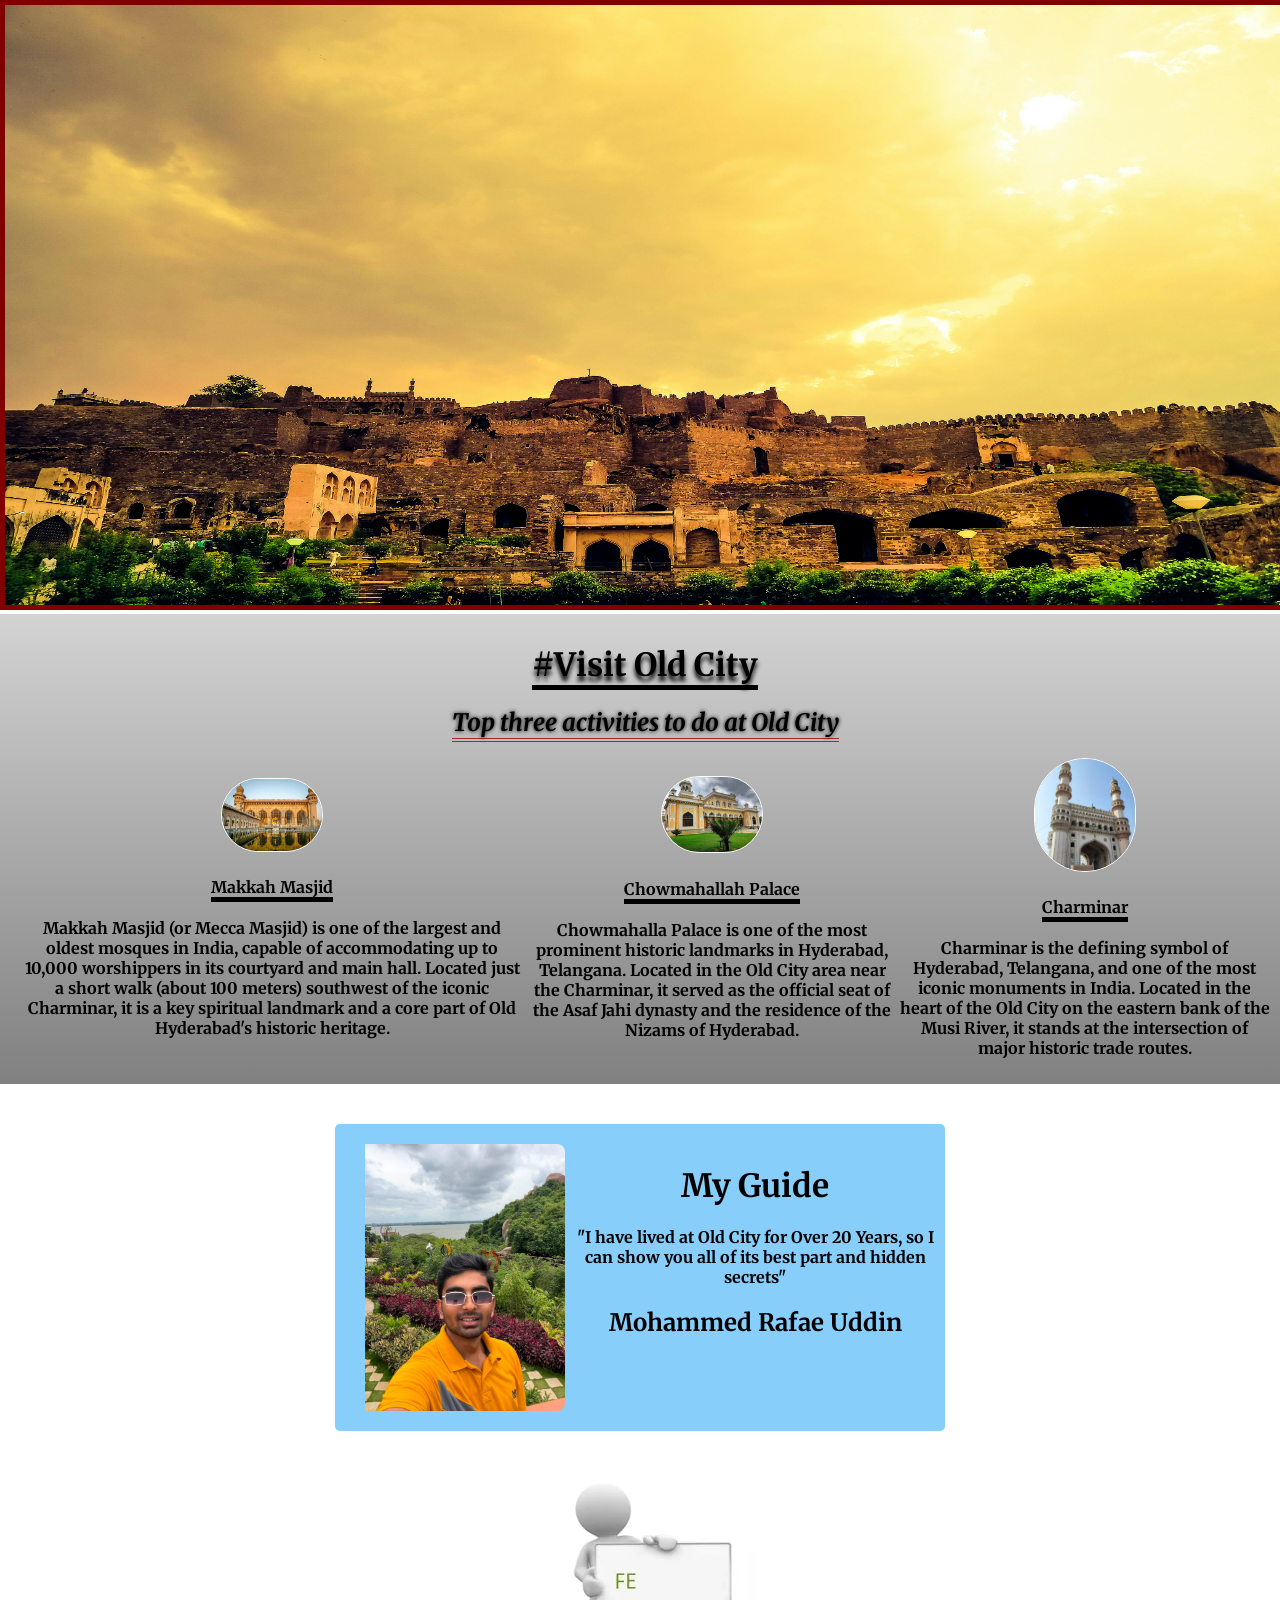
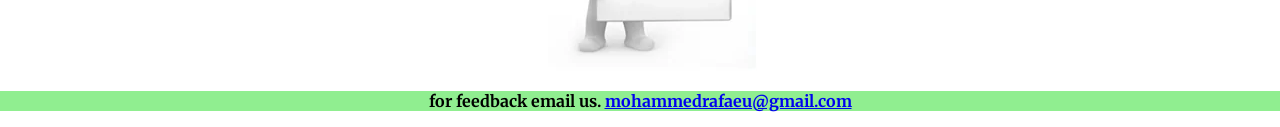
==== index.html @ 924f7845 "it is a Hometown website" ====
<!DOCTYPE html>
<html lang="en">
<head>
    <meta charset="UTF-8">
    <meta name="viewport" content="width=device-width, initial-scale=1.0">
    <title>HomeTown</title>
    <link rel="stylesheet" href="styles.css"> 
    <link rel="preconnect" href="https://fonts.googleapis.com">
    <link rel="preconnect" href="https://fonts.gstatic.com" crossorigin>
    <link href="https://fonts.googleapis.com/css2?family=Merriweather:ital,opsz,wght@0,18..144,300..900;1,18..144,300..900&display=swap" rel="stylesheet">
</head>
<body>
    <header>
        <div class="myHome">
            <img id="photo" src="images/Rafae1.jpg" alt="old city">
        </div>
        <div class="myOld">
             <h1 id="home"><span>#Visit Old City</span></h1>
            <h2 id="the"><span>Top three activities to do at Old City</span></h2>
            <div class="img-container">
                <div><img class="meta" src="images/images (1).jpeg" alt="Makkah Masjid">
                <h4><span>Makkah Masjid</span></h4>
                <p>Makkah Masjid (or Mecca Masjid) is one of the largest and oldest mosques in India, capable of accommodating up to 10,000 worshippers in its courtyard and main hall. Located just a short walk (about 100 meters) southwest of the iconic Charminar, it is a key spiritual landmark and a core part of Old Hyderabad's historic heritage.</p></div>
                <div><img class="meta" src="images/images (2).jpeg" alt="Chowmahallah Palace">
                <h4><span>Chowmahallah Palace</span></h4>
                <p>Chowmahalla Palace is one of the most prominent historic landmarks in Hyderabad, Telangana. Located in the Old City area near the Charminar, it served as the official seat of the Asaf Jahi dynasty and the residence of the Nizams of Hyderabad.</p></div>
                <div><img class="meta" src="images/images (3).jpeg" alt="Charminar">
                <h4><span>Charminar</span></h4>
                <p>Charminar is the defining symbol of Hyderabad, Telangana, and one of the most iconic monuments in India. Located in the heart of the Old City on the eastern bank of the Musi River, it stands at the intersection of major historic trade routes.</p></div>
          </div> 
            </div>
        <div class="Home-Town">
            <img id="Rafae" src="images/images (4).jpeg" alt="Rafae">
            <div class="men">
            <h1>My Guide</h1>
            <p>"I have lived at Old City for Over 20 Years, so I can show you all of its best part and hidden secrets"</p>
            <h2>Mohammed Rafae Uddin</h2></div>
        </div>
        <footer>
            <img src="images/200.webp" alt="feedback">
            <div class="some">
            <p> for feedback email us. <a href="https://google.com"target="_blank"> mohammedrafaeu@gmail.com</a></p>
                </div>
        </footer>
    </header>
</body>
</html>
---- styles.css ----
#photo{
   width: 100%;
   height:600px;
   border:5px solid maroon 
}
body{
  font-family: "Merriweather", serif;
  font-optical-sizing: auto;
  font-weight: bold;
  font-style: normal;
  font-variation-settings:
    "width" 100;
    text-align: center;
    margin: 0;
  
}
#home span{
    border-bottom: 5px solid black;
     text-shadow: 0px 5px 4px black;
}
h2 span{
    font-style: italic;
    border-bottom: 4px double brown;
     text-shadow: 0px 0px 4px black;
    
}
.myOld{
    
     background: linear-gradient(lightgrey, grey);
     padding: 10px;
     margin-right: -10px;
}
.img-container{
        display: flex; 
        flex-direction: row;
        align-items: center;
        justify-content: space-around;
        padding: 0 10px 0 10px;

}
.meta{
    width: 100px;
    border-radius: 100px;
    border: 1px solid white;
}
h4 span{
   font-weight: bold;
   border-bottom: 5px solid black;
  
}
.Home-Town{
    display: flex;
    background-color: lightskyblue;
    margin: 40px auto 40px auto;
    padding: 20px 0 20px 10px;
    width: 600px;
    border-bottom: 70x solid darkblue;
    border-radius: 5px;
    justify-content: space-around;
}

#Rafae{
    width: 200px;
    border-radius: 8px;
    padding-left: 20px;
}
.some{
    background-color: lightgreen;
}
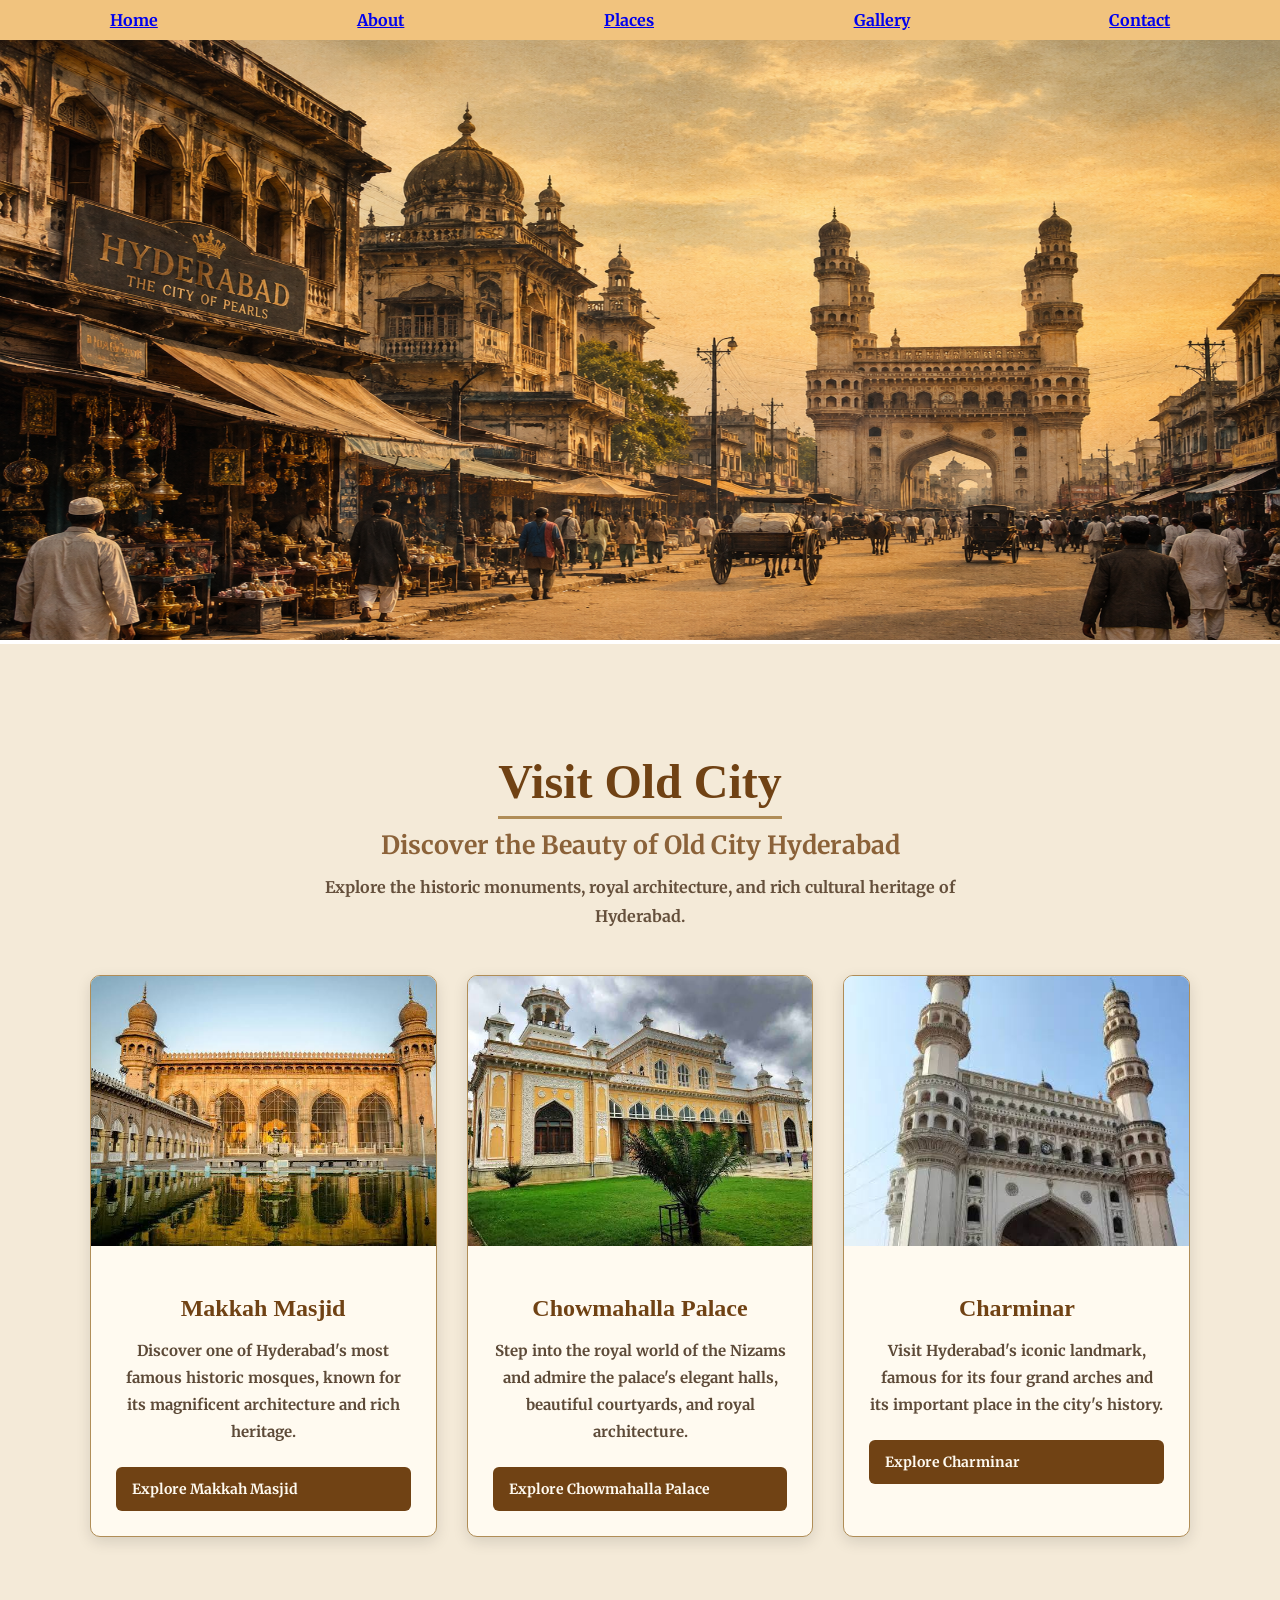
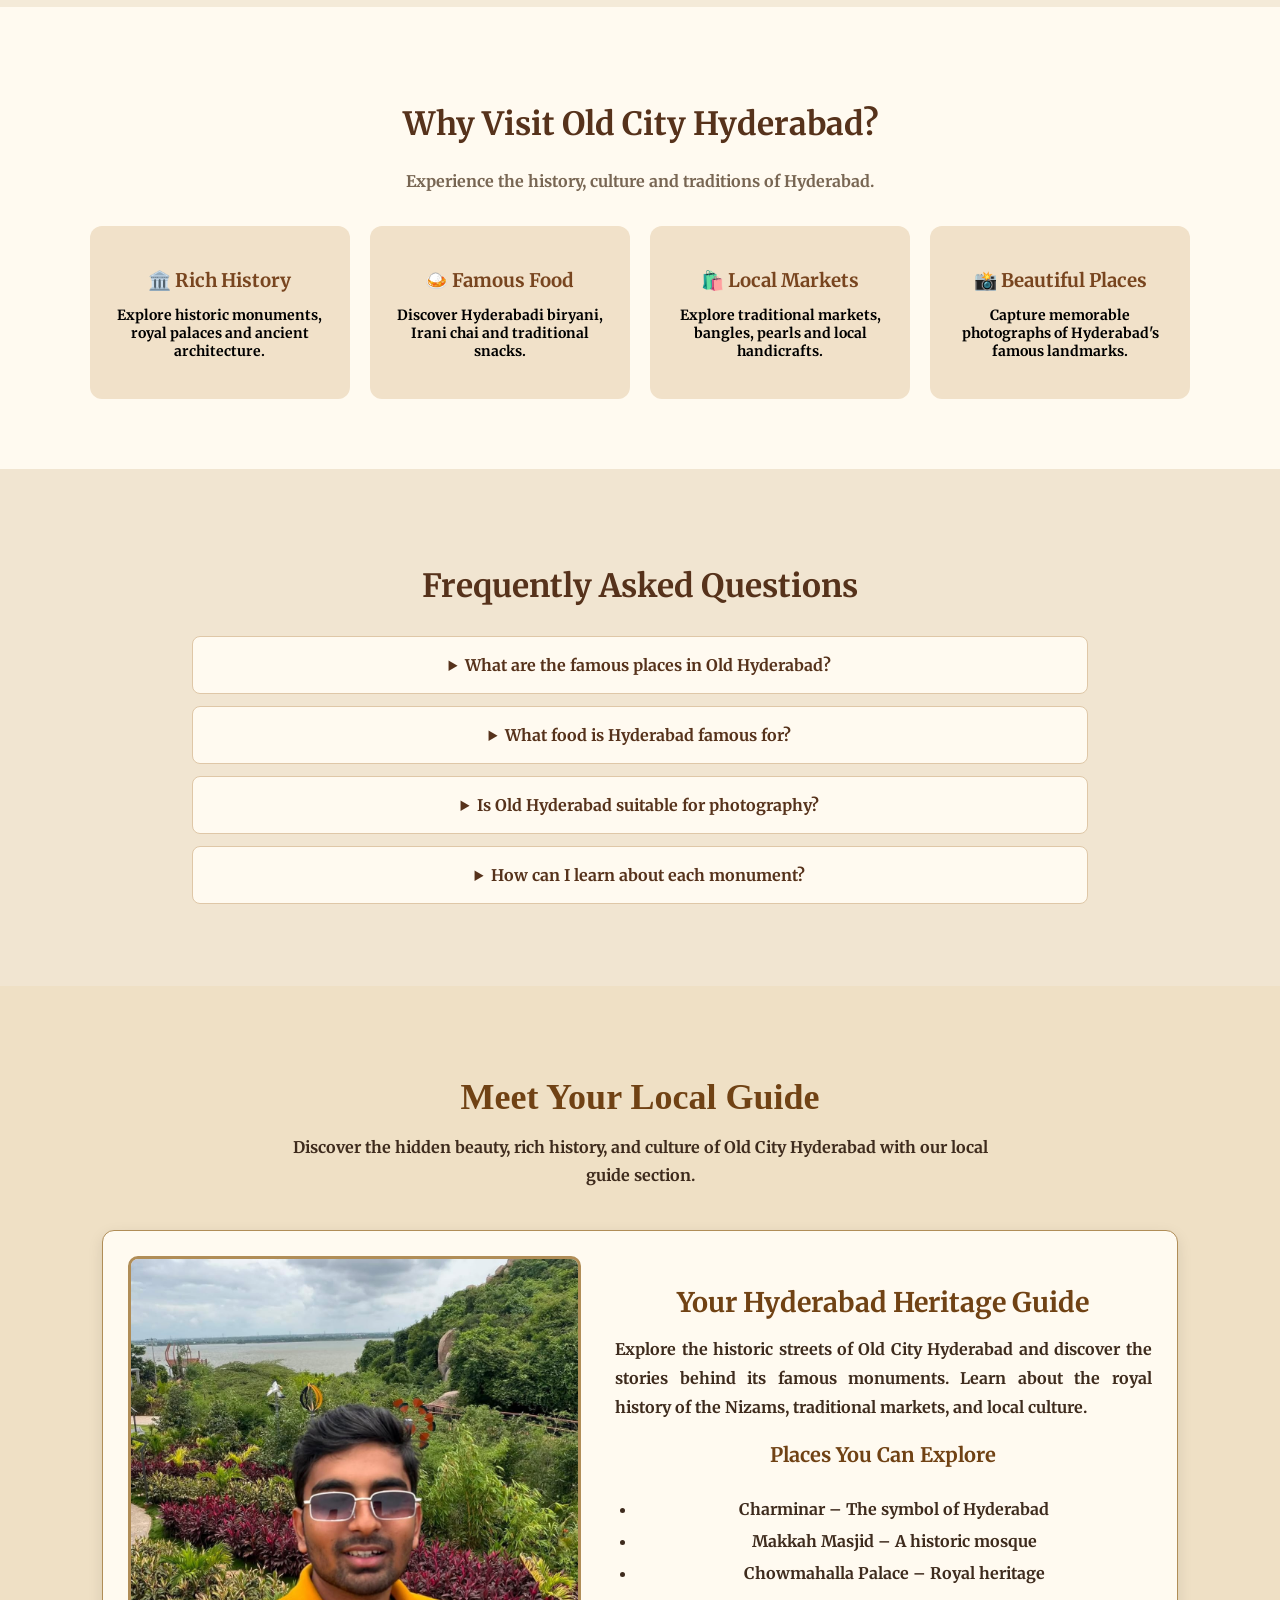
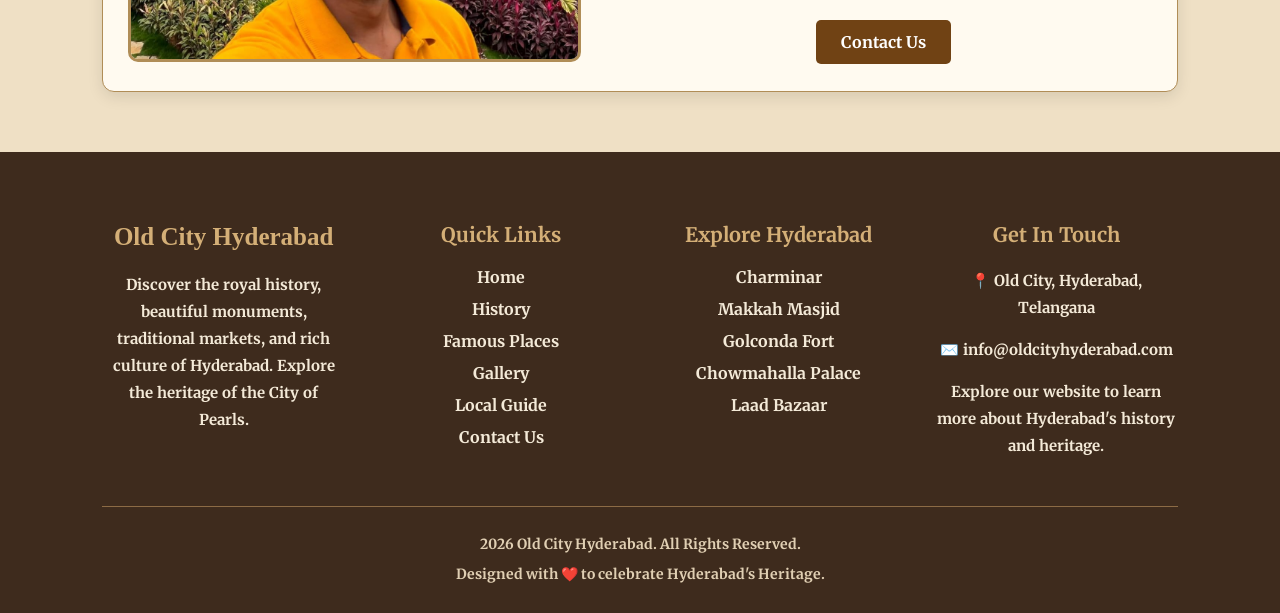
==== commit 642a7229: "explore Hyderabad explore Hyderabad  through my website" ====
--- a/index.html
+++ b/index.html
@@ -11,37 +11,289 @@
 </head>
 <body>
     <header>
-        <div class="myHome">
-            <img id="photo" src="images/Rafae1.jpg" alt="old city">
-        </div>
-        <div class="myOld">
-             <h1 id="home"><span>#Visit Old City</span></h1>
-            <h2 id="the"><span>Top three activities to do at Old City</span></h2>
-            <div class="img-container">
-                <div><img class="meta" src="images/images (1).jpeg" alt="Makkah Masjid">
-                <h4><span>Makkah Masjid</span></h4>
-                <p>Makkah Masjid (or Mecca Masjid) is one of the largest and oldest mosques in India, capable of accommodating up to 10,000 worshippers in its courtyard and main hall. Located just a short walk (about 100 meters) southwest of the iconic Charminar, it is a key spiritual landmark and a core part of Old Hyderabad's historic heritage.</p></div>
-                <div><img class="meta" src="images/images (2).jpeg" alt="Chowmahallah Palace">
-                <h4><span>Chowmahallah Palace</span></h4>
-                <p>Chowmahalla Palace is one of the most prominent historic landmarks in Hyderabad, Telangana. Located in the Old City area near the Charminar, it served as the official seat of the Asaf Jahi dynasty and the residence of the Nizams of Hyderabad.</p></div>
-                <div><img class="meta" src="images/images (3).jpeg" alt="Charminar">
-                <h4><span>Charminar</span></h4>
-                <p>Charminar is the defining symbol of Hyderabad, Telangana, and one of the most iconic monuments in India. Located in the heart of the Old City on the eastern bank of the Musi River, it stands at the intersection of major historic trade routes.</p></div>
-          </div> 
-            </div>
-        <div class="Home-Town">
-            <img id="Rafae" src="images/images (4).jpeg" alt="Rafae">
-            <div class="men">
-            <h1>My Guide</h1>
-            <p>"I have lived at Old City for Over 20 Years, so I can show you all of its best part and hidden secrets"</p>
-            <h2>Mohammed Rafae Uddin</h2></div>
-        </div>
-        <footer>
-            <img src="images/200.webp" alt="feedback">
-            <div class="some">
-            <p> for feedback email us. <a href="https://google.com"target="_blank"> mohammedrafaeu@gmail.com</a></p>
-                </div>
-        </footer>
+        <div class="nav">
+       <a href="home.html"target="_blank">Home</a>
+       <a href="about.html" target="_blank">About</a>
+       <a href="places.html" target="_blank">Places</a>
+       <a href="Gallery.html" target="_blank">Gallery</a>
+        <a href="contact.html" target="_blank">Contact</a>
+        </div>
+       <div>
+         <img id="photo" src="images/f15e8da8-adbd-4460-91dd-fa253430501c.png" alt="old city">
+            </div>
+           <!-- Visit Old City Section -->
+<section class="myOld" id="visit">
+
+    <div class="section-heading">
+        <h1 id="home"><span>Visit Old City</span></h1>
+
+        <h2 id="the">Discover the Beauty of Old City Hyderabad</h2>
+
+        <p>
+            Explore the historic monuments, royal architecture, and
+            rich cultural heritage of Hyderabad.
+        </p>
+    </div>
+
+    <div class="img-container">
+
+        <!-- Makkah Masjid -->
+        <div class="place-card" id="Makkah">
+
+            <div class="place-image">
+                <img
+                    src="images/images (1).jpeg"
+                    alt="Historic Makkah Masjid"
+                    class="meta"
+                >
+            </div>
+
+            <div class="place-info">
+                <h3>Makkah Masjid</h3>
+
+                <p>
+                    Discover one of Hyderabad's most famous historic
+                    mosques, known for its magnificent architecture
+                    and rich heritage.
+                </p>
+
+                <a href="makkah.html" target="_blank" class="explore-btn">
+                    Explore Makkah Masjid
+                </a>
+            </div>
+
+        </div>
+
+        <!-- Chowmahalla Palace -->
+        <div class="place-card" id="Chowmahalla">
+
+            <div class="place-image">
+                <img
+                    src="images/images (2).jpeg"
+                    alt="Historic Chowmahalla Palace"
+                    class="meta"
+                >
+            </div>
+
+            <div class="place-info">
+                <h3>Chowmahalla Palace</h3>
+
+                <p>
+                    Step into the royal world of the Nizams and admire
+                    the palace's elegant halls, beautiful courtyards,
+                    and royal architecture.
+                </p>
+
+                <a href="chowmahalla.html" target="_blank" class="explore-btn">
+                    Explore Chowmahalla Palace
+                </a>
+            </div>
+
+        </div>
+
+        <!-- Charminar -->
+        <div class="place-card" id="Charminar">
+
+            <div class="place-image">
+                <img
+                    src="images/images (3).jpeg"
+                    alt="Historic Charminar Hyderabad"
+                    class="meta"
+                >
+            </div>
+
+            <div class="place-info">
+                <h3>Charminar</h3>
+
+                <p>
+                    Visit Hyderabad's iconic landmark, famous for
+                    its four grand arches and its important place
+                    in the city's history.
+                </p>
+
+                <a href="charminar.html" target="_blank" class="explore-btn">
+                    Explore Charminar
+                </a>
+            </div>
+
+        </div>
+
+    </div>
+
+</section>
+            
+        </div>
+        <!-- WHY VISIT OLD CITY -->
+<section class="why-visit">
+
+    <h2>Why Visit Old City Hyderabad?</h2>
+
+    <p class="section-description">
+        Experience the history, culture and traditions of Hyderabad.
+    </p>
+
+    <div class="features">
+
+        <div class="feature-box">
+            <h3>🏛️ Rich History</h3>
+            <p>Explore historic monuments, royal palaces and ancient architecture.</p>
+        </div>
+
+        <div class="feature-box">
+            <h3>🍛 Famous Food</h3>
+            <p>Discover Hyderabadi biryani, Irani chai and traditional snacks.</p>
+        </div>
+
+        <div class="feature-box">
+            <h3>🛍️ Local Markets</h3>
+            <p>Explore traditional markets, bangles, pearls and local handicrafts.</p>
+        </div>
+
+        <div class="feature-box">
+            <h3>📸 Beautiful Places</h3>
+            <p>Capture memorable photographs of Hyderabad's famous landmarks.</p>
+        </div>
+    </div>
+
+</section>
+<section class="faq-section">
+
+    <h2>Frequently Asked Questions</h2>
+
+    <details>
+        <summary>What are the famous places in Old Hyderabad?</summary>
+        <p>Charminar, Makkah Masjid, Chowmahalla Palace and Laad Bazaar are popular attractions.</p>
+    </details>
+
+    <details>
+        <summary>What food is Hyderabad famous for?</summary>
+        <p>Hyderabad is famous for biryani, Irani chai and Osmania biscuits.</p>
+    </details>
+
+    <details>
+        <summary>Is Old Hyderabad suitable for photography?</summary>
+        <p>Yes. Its historic monuments, architecture and traditional markets offer many photography opportunities.</p>
+    </details>
+
+    <details>
+        <summary>How can I learn about each monument?</summary>
+        <p>Visit the Famous Places section of this website and select a monument to explore its history.</p>
+    </details>
+
+</section>
+       <!-- Local Guide Section -->
+<section class="guide" id="guide">
+
+    <h2>Meet Your Local Guide</h2>
+
+    <p class="guide-description">
+        Discover the hidden beauty, rich history, and culture
+        of Old City Hyderabad with our local guide section.
+    </p>
+
+    <div class="guide-container">
+
+        <!-- Guide Image -->
+        <div class="guide-image">
+            <img src="images/images (4).jpeg" alt="Old City Hyderabad local guide">
+        </div>
+
+        <!-- Guide Information -->
+        <div class="guide-content">
+
+            <h3>Your Hyderabad Heritage Guide</h3>
+
+            <p>
+                Explore the historic streets of Old City Hyderabad
+                and discover the stories behind its famous monuments.
+                Learn about the royal history of the Nizams,
+                traditional markets, and local culture.
+            </p>
+
+            <h4>Places You Can Explore</h4>
+
+            <ul>
+                <li>Charminar – The symbol of Hyderabad</li>
+                <li>Makkah Masjid – A historic mosque</li>
+                <li>Chowmahalla Palace – Royal heritage</li>
+            </ul>
+
+            <a href="contact.html" class="guide-btn">Contact Us</a>
+
+        </div>
+
+    </div>
+
+</section>
+        <!-- Footer Section -->
+<footer class="footer">
+
+    <div class="footer-container">
+
+        <!-- Website Information -->
+        <div class="footer-box">
+            <h2>Old City Hyderabad</h2>
+
+            <p>
+                Discover the royal history, beautiful monuments,
+                traditional markets, and rich culture of Hyderabad.
+                Explore the heritage of the City of Pearls.
+            </p>
+        </div>
+
+        <!-- Quick Links -->
+        <div class="footer-box">
+            <h3>Quick Links</h3>
+
+            <ul>
+                <li><a href="#home">Home</a></li>
+                <li><a href="#history">History</a></li>
+                <li><a href="#places">Famous Places</a></li>
+                <li><a href="#gallery">Gallery</a></li>
+                <li><a href="#guide">Local Guide</a></li>
+                <li><a href="#contact">Contact Us</a></li>
+            </ul>
+        </div>
+
+        <!-- Famous Places -->
+        <div class="footer-box">
+            <h3>Explore Hyderabad</h3>
+
+            <ul>
+                <li><a href="#places">Charminar</a></li>
+                <li><a href="#places">Makkah Masjid</a></li>
+                <li><a href="#places">Golconda Fort</a></li>
+                <li><a href="#places">Chowmahalla Palace</a></li>
+                <li><a href="#places">Laad Bazaar</a></li>
+            </ul>
+        </div>
+
+        <!-- Contact Details -->
+        <div class="footer-box">
+            <h3>Get In Touch</h3>
+
+            <p>📍 Old City, Hyderabad, Telangana</p>
+            <p>✉️ info@oldcityhyderabad.com</p>
+
+            <p>
+                Explore our website to learn more about
+                Hyderabad's history and heritage.
+            </p>
+        </div>
+
+    </div>
+
+    <!-- Copyright -->
+    <div class="footer-bottom">
+        <p>
+            2026 Old City Hyderabad.
+            All Rights Reserved.
+        </p>
+
+        <p>Designed with ❤️ to celebrate Hyderabad's Heritage.</p>
+    </div>
+
+</footer>
     </header>
 </body>
 </html>
--- a/styles.css
+++ b/styles.css
@@ -1,79 +1,1150 @@
 #photo{
    width: 100%;
    height:600px;
-   border:5px solid maroon 
+   border: none;
+
 }
 body{
   font-family: "Merriweather", serif;
   font-optical-sizing: auto;
   font-weight: bold;
   font-style: normal;
-  font-variation-settings:
-    "width" 100;
+    width: 100%;
     text-align: center;
     margin: 0;
-  
-}
-#home span{
-    border-bottom: 5px solid black;
-     text-shadow: 0px 5px 4px black;
-}
-h2 span{
-    font-style: italic;
-    border-bottom: 4px double brown;
-     text-shadow: 0px 0px 4px black;
+}
+/* Visit Old City Section */
+.myOld {
+    padding: 70px 7%;
+    background-color: #f4ead8;
+    color: #3e2b1d;
+}
+
+/* Section Heading */
+.section-heading {
+    text-align: center;
+    margin-bottom: 45px;
+}
+
+.section-heading h1 {
+    font-family: Georgia, serif;
+    font-size: 48px;
+    margin-bottom: 15px;
+}
+
+.section-heading h1 span {
+    color: #704214;
+    border-bottom: 3px solid #b08d57;
+    padding-bottom: 8px;
+}
+
+.section-heading h2 {
+    font-size: 25px;
+    color: #8b6239;
+    margin-top: 20px;
+    margin-bottom: 12px;
+}
+
+.section-heading p {
+    font-size: 16px;
+    line-height: 1.8;
+    max-width: 650px;
+    margin: 0 auto;
+    color: #65503c;
+}
+
+/* Cards Layout */
+.img-container {
+    display: grid;
+    grid-template-columns: repeat(3, minmax(0, 1fr));
+    gap: 30px;
+    max-width: 1250px;
+    margin: 0 auto;
+}
+
+/* Individual Card */
+.place-card {
+    background-color: #fffaf0;
+    border: 1px solid #d0b184;
+    border-radius: 12px;
+    overflow: hidden;
+    box-shadow: 0 5px 18px rgba(62, 43, 29, 0.12);
+    transition: transform 0.35s ease, box-shadow 0.35s ease;
+}
+
+.place-card:hover {
+    transform: translateY(-10px);
+    box-shadow: 0 14px 28px rgba(62, 43, 29, 0.22);
+}
+
+/* Image Container */
+.place-image {
+    height: 270px;
+    overflow: hidden;
+}
+
+.place-card .meta {
+    display: block;
+    width: 100%;
+    height: 100%;
+    object-fit: cover;
+    transition: transform 0.5s ease;
+}
+
+.place-card:hover .meta {
+    transform: scale(1.08);
+}
+
+/* Card Content */
+.place-info {
+    padding: 25px;
+}
+
+.place-info h3 {
+    font-family: Georgia, serif;
+    font-size: 24px;
+    color: #704214;
+    margin-bottom: 12px;
+}
+
+.place-info p {
+    font-size: 15px;
+    line-height: 1.8;
+    color: #5d4a38;
+    margin-bottom: 22px;
+}
+
+/* Explore Button */
+.explore-btn {
+    display: flex;
+    justify-content: space-between;
+    align-items: center;
+    gap: 10px;
+    padding: 13px 16px;
+    background-color: #704214;
+    color: #fffaf0;
+    text-decoration: none;
+    border-radius: 6px;
+    font-size: 14px;
+    font-weight: bold;
+    transition: background-color 0.3s ease;
+    text-align: center;
+}
+
+.explore-btn:hover {
+    background-color: #a67c52;
+}
+
+/* Tablet Layout */
+@media (max-width: 1000px) {
+    .img-container {
+        grid-template-columns: repeat(2, minmax(0, 1fr));
+    }
+
+    .section-heading h1 {
+        font-size: 40px;
+    }
+}
+
+/* Mobile Layout */
+@media (max-width: 650px) {
+    .myOld {
+        padding: 45px 6%;
+    }
+
+    .img-container {
+        grid-template-columns: 1fr;
+        gap: 25px;
+    }
+
+    .section-heading h1 {
+        font-size: 34px;
+    }
+
+    .section-heading h2 {
+        font-size: 21px;
+    }
+
+    .place-image {
+        height: 250px;
+    }
+
+    .place-info {
+        padding: 20px;
+    }
+}
+.section-description {
+    text-align: center;
+    color: #786653;
+    margin: 12px 0 35px;
+}
+.why-visit {
+    padding: 70px 7%;
+    text-align: center;
+    background: #fffaf0;
+}
+.why-visit h2,
+.explore-section h2,
+.reviews-section h2,
+.faq-section h2 {
+    font-size: 32px;
+    color: #56321b;
+}
+.features {
+    display: grid;
+    grid-template-columns: repeat(4, minmax(0, 1fr));
+    gap: 20px;
+}
+.feature-box {
+    background: #f1e1c9;
+    padding: 25px 18px;
+    border-radius: 12px;
+    transition: 0.3s;
+}
+.feature-box:hover {
+    transform: translateY(-5px);
+    background: #ead2ad;
+}
+.feature-box h3 {
+    color: #78451f;
+    margin-bottom: 12px;
+}
+.feature-box p {
+    font-size: 14px;
+}
+/* Historical Monuments Sections */
+.monument-section {
+    padding: 70px 8%;
+    background-color: #f4ead8;
+    color: #3e2b1d;
+}
+
+.monument-section.alternate {
+    background-color: #e8d5b5;
+}
+
+/* Container */
+.monument-container {
+    display: flex;
+    align-items: center;
+    gap: 45px;
+    max-width: 1200px;
+    margin: auto;
+}
+
+/* Image */
+.monument-image {
+    flex: 1;
+    min-width: 0;
+}
+
+.monument-image img {
+    width: 100%;
+    height: 420px;
+    object-fit: cover;
+    display: block;
+    border-radius: 10px;
+    border: 4px solid #b08d57;
+    box-shadow: 0 5px 15px rgba(0, 0, 0, 0.15);
+}
+
+/* Text Content */
+.monument-content {
+    flex: 1;
+    min-width: 0;
+}
+
+.monument-content h2 {
+    font-family: Georgia, serif;
+    font-size: 38px;
+    color: #704214;
+    margin-bottom: 12px;
+}
+
+.monument-content h3 {
+    font-size: 22px;
+    color: #a67c52;
+    margin-bottom: 20px;
+}
+
+.monument-content p {
+    font-size: 16px;
+    line-height: 1.9;
+    text-align: justify;
+    margin-bottom: 15px;
+}
+
+/* Button */
+.monument-btn {
+    display: inline-block;
+    margin-top: 10px;
+    padding: 12px 25px;
+    background-color: #704214;
+    color: white;
+    text-decoration: none;
+    border-radius: 5px;
+    transition: 0.3s;
+}
+
+.monument-btn:hover {
+    background-color: #a67c52;
+    transform: translateY(-2px);
+}
+
+/* Mobile Responsive */
+@media (max-width: 768px) {
+
+    .monument-section {
+        padding: 45px 6%;
+    }
+
+    .monument-container {
+        flex-direction: column;
+        gap: 25px;
+    }
+
+    .monument-image,
+    .monument-content {
+        width: 100%;
+    }
+
+    .monument-image img {
+        height: 300px;
+    }
+
+    .monument-content h2 {
+        font-size: 30px;
+    }
+
+    .monument-content h3 {
+        font-size: 20px;
+    }
+}
+/* Home Section */
+.home {
+    min-height: 85vh;
+    display: flex;
+    align-items: center;
+    justify-content: center;
+    padding: 60px 8%;
+    box-sizing: border-box;
+
+    background:
+        linear-gradient(
+            rgba(35, 22, 12, 0.65),
+            rgba(35, 22, 12, 0.65)
+        ),
+        url("images/hyderabad.jpg");
+
+    background-size: cover;
+    background-position: center;
+    background-repeat: no-repeat;
+
+    color: #fffaf0;
+    text-align: center;
+}
+
+/* Home Content */
+.home-content {
+    max-width: 900px;
+}
+
+.home-content h1 {
+    font-family: Georgia, serif;
+    font-size: 52px;
+    color: #f4d6a0;
+    margin-bottom: 20px;
+}
+
+.home-content h2 {
+    font-size: 27px;
+    margin-bottom: 25px;
+    font-weight: normal;
+}
+#history-btn{
+    display: inline-block;
+    margin-top: 10px;
+    padding: 12px 22px;
+    background-color: #704214;
+    color: white;
+    text-decoration: none;
+    border-radius: 5px;
+    transition: 0.3s;
+
+}
+#places-btn{
+    display: inline-block;
+    margin-top: 10px;
+    padding: 12px 22px;
+    background-color: #704214;
+    color: white;
+    text-decoration: none;
+    border-radius: 5px;
+    transition: 0.3s;
+
+}
+
+.home-content p {
+    font-size: 18px;
+    line-height: 1.9;
+    margin-bottom: 35px;
+}
+
+/* Home Buttons */
+.home-buttons {
+    display: flex;
+    justify-content: center;
+    flex-wrap: wrap;
+    gap: 15px;
+}
+
+.home-btn {
+    display: inline-block;
+    padding: 14px 25px;
+    background-color: #b08d57;
+    color: white;
+    text-decoration: none;
+    border: 2px solid #b08d57;
+    border-radius: 5px;
+    font-size: 16px;
+    transition: 0.3s;
+}
+
+.home-btn:hover {
+    background-color: #704214;
+    border-color: #704214;
+    transform: translateY(-3px);
+}
+
+/* Secondary Button */
+.secondary-btn {
+    background-color: transparent;
+    border-color: #f4d6a0;
+    color: #f4d6a0;
+}
+
+.secondary-btn:hover {
+    background-color: #b08d57;
+    border-color: #b08d57;
+    color: white;
+}
+
+/* Responsive Design */
+@media (max-width: 768px) {
+
+    .home {
+        min-height: 75vh;
+        padding: 50px 6%;
+    }
+
+    .home-content h1 {
+        font-size: 36px;
+    }
+
+    .home-content h2 {
+        font-size: 22px;
+    }
+
+    .home-content p {
+        font-size: 16px;
+    }
+
+}
+
+@media (max-width: 480px) {
+
+    .home-content h1 {
+        font-size: 30px;
+    }
+
+    .home-buttons {
+        flex-direction: column;
+        align-items: center;
+    }
+
+    .home-btn {
+        width: 80%;
+    }
+
+}
+/* Famous Places Section */
+.places {
+    padding: 60px 8%;
+    background-color: #f4ead8;
+    color: #3e2b1d;
+}
+
+.places h2 {
+    text-align: center;
+    font-size: 36px;
+    color: #704214;
+    font-family: Georgia, serif;
+    margin-bottom: 15px;
+}
+
+.places-description {
+    text-align: center;
+    max-width: 700px;
+    margin: 0 auto 40px;
+    line-height: 1.8;
+    font-size: 16px;
+}
+
+/* Places Grid */
+.places-container {
+    display: grid;
+    grid-template-columns: repeat(3, minmax(0, 1fr));
+    gap: 25px;
+}
+
+/* Place Card */
+.place-card {
+    background-color: #fffaf0;
+    border: 1px solid #b08d57;
+    border-radius: 10px;
+    overflow: hidden;
+    box-shadow: 0 5px 15px rgba(0, 0, 0, 0.12);
+    transition: transform 0.3s ease, box-shadow 0.3s ease;
+}
+
+.place-card:hover {
+    transform: translateY(-7px);
+    box-shadow: 0 10px 22px rgba(0, 0, 0, 0.2);
+}
+
+/* Place Images */
+.place-card img {
+    width: 100%;
+    height: 230px;
+    object-fit: cover;
+    display: block;
+    transition: transform 0.4s ease;
+}
+
+.place-card:hover img {
+    transform: scale(1.04);
+}
+
+/* Place Content */
+.place-content {
+    padding: 22px;
+}
+
+.place-content h3 {
+    color: #704214;
+    font-family: Georgia, serif;
+    font-size: 23px;
+    margin-bottom: 12px;
+}
+
+.place-content p {
+    font-size: 15px;
+    line-height: 1.8;
+    margin-bottom: 20px;
+}
+
+/* Learn More Button */
+.place-btn {
+    display: inline-block;
+    padding: 10px 20px;
+    background-color: #704214;
+    color: white;
+    text-decoration: none;
+    border-radius: 5px;
+    transition: background-color 0.3s ease;
+}
+
+.place-btn:hover {
+    background-color: #a67c52;
+}
+
+/* Tablet */
+@media (max-width: 950px) {
+    .places-container {
+        grid-template-columns: repeat(2, minmax(0, 1fr));
+    }
+}
+
+/* Mobile */
+@media (max-width: 600px) {
+    .places {
+        padding: 45px 6%;
+    }
+
+    .places-container {
+        grid-template-columns: 1fr;
+    }
+
+    .places h2 {
+        font-size: 28px;
+    }
+
+    .place-card img {
+        height: 240px;
+    }
+}
+/* FAQ SECTION */
+
+.faq-section {
+    padding: 70px 7%;
+    background: #f1e5d1;
+}
+
+.faq-section h2 {
+    text-align: center;
+    margin-bottom: 30px;
+}
+
+.faq-section details {
+    max-width: 850px;
+    margin: 12px auto;
+    padding: 18px 22px;
+    background: #fffaf0;
+    border-radius: 8px;
+    border: 1px solid #dfc7a7;
+}
+
+.faq-section summary {
+    cursor: pointer;
+    color: #56321b;
+    font-weight: bold;
+}
+
+.faq-section details p {
+    margin-top: 12px;
+    color: #6d5a47;
+}
+/* History Section */
+.history {
+    padding: 60px 8%;
+    background-color: #f4ead8;
+    color: #3e2b1d;
+}
+
+.history h2 {
+    text-align: center;
+    font-size: 36px;
+    margin-bottom: 40px;
+    color: #704214;
+    font-family: Georgia, serif;
+}
+
+.history-container {
+    display: flex;
+    align-items: center;
+    gap: 35px;
+}
+
+/* History Image */
+.history-image {
+    flex: 1;
+}
+
+.history-image img {
+    width: 100%;
+    height: 450px;
+    object-fit: cover;
+    border-radius: 10px;
+    border: 4px solid #b08d57;
+}
+
+/* History Text */
+.history-content {
+    flex: 1.3;
+}
+
+.history-content h3 {
+    font-size: 28px;
+    margin-bottom: 20px;
+    color: #704214;
+}
+
+.history-content p {
+    font-size: 16px;
+    line-height: 1.8;
+    margin-bottom: 15px;
+    text-align: justify;
+}
+
+/* History Button */
+.history-btn {
+    display: inline-block;
+    margin-top: 10px;
+    padding: 12px 22px;
+    background-color: #704214;
+    color: white;
+    text-decoration: none;
+    border-radius: 5px;
+    transition: 0.3s;
+}
+
+.history-btn:hover {
+    background-color: #a67c52;
+}
+
+/* Mobile Responsive Design */
+@media (max-width: 768px) {
+
+    .history-container {
+        flex-direction: column;
+    }
+
+    .history h2 {
+        font-size: 28px;
+    }
+
+    .history-image img {
+        height: 300px;
+    }
+
+    .history-content h3 {
+        font-size: 24px;
+    }
+
+}
+#Makkah-id{
+    display: flex;
+    flex-direction: column;
+    align-items: center;
+    justify-content: center;
+    padding: 20px;
+    background: linear-gradient(lightpink, white);
+    width: 100%;
+}
+#Chowmahalla-id{
+    display: flex;
+    flex-direction: column;
+    align-items: center;
+    justify-content: center;
+    padding: 20px;
+    background: linear-gradient(lightblue, white);
+    width: 100%;
+}
+#Charminar-id{
+    display: flex;
+    flex-direction: column;
+    align-items: center;
+    justify-content: center;
+    padding: 20px;
+    background: linear-gradient(lightgreen, white);
+    width: 100%;
+}
+/* Gallery Section */
+.gallery {
+    padding: 60px 8%;
+    background-color: #f4ead8;
+    color: #3e2b1d;
+}
+
+.gallery h2 {
+    text-align: center;
+    font-size: 36px;
+    color: #704214;
+    font-family: Georgia, serif;
+    margin-bottom: 15px;
+}
+
+.gallery-description {
+    text-align: center;
+    max-width: 700px;
+    margin: 0 auto 40px;
+    line-height: 1.8;
+}
+
+/* Gallery Grid */
+.gallery-container {
+    display: grid;
+    grid-template-columns: repeat(3, 1fr);
+    gap: 25px;
+}
+
+/* Gallery Items */
+.gallery-item {
+    position: relative;
+    height: 280px;
+    overflow: hidden;
+    border-radius: 10px;
+    border: 3px solid #b08d57;
+    box-shadow: 0 5px 15px rgba(0, 0, 0, 0.15);
+    cursor: pointer;
+}
+
+.gallery-item img {
+    width: 100%;
+    height: 100%;
+    object-fit: cover;
+    display: block;
+    transition: transform 0.5s ease;
+}
+
+/* Image Hover Effect */
+.gallery-item:hover img {
+    transform: scale(1.1);
+}
+
+/* Image Overlay */
+.gallery-overlay {
+    position: absolute;
+    bottom: 0;
+    left: 0;
+    width: 100%;
+    padding: 20px 15px;
+    box-sizing: border-box;
+    color: white;
+    background: linear-gradient(
+        transparent,
+        rgba(35, 20, 10, 0.9)
+    );
+    transition: background 0.3s ease;
+}
+
+.gallery-overlay h3 {
+    font-size: 21px;
+    margin-bottom: 5px;
+    color: #f4d6a0;
+}
+
+.gallery-overlay p {
+    font-size: 14px;
+    margin: 0;
+    line-height: 1.5;
+}
+
+/* Responsive Design */
+@media (max-width: 900px) {
+    .gallery-container {
+        grid-template-columns: repeat(2, 1fr);
+    }
+}
+
+@media (max-width: 550px) {
+    .gallery-container {
+        grid-template-columns: 1fr;
+    }
+
+    .gallery h2 {
+        font-size: 28px;
+    }
+
+    .gallery-item {
+        height: 260px;
+    }
+}
+.nav{
+    display: flex;
+    justify-content: space-around;
+    background-color: #F1C37E;
+    padding: 10px;
+}
+/* Contact Section */
+.contact {
+    padding: 60px 8%;
+    background-color: #f4ead8;
+    color: #3e2b1d;
+}
+
+.contact h2 {
+    text-align: center;
+    font-size: 36px;
+    color: #704214;
+    font-family: Georgia, serif;
+    margin-bottom: 15px;
+}
+
+.contact-description {
+    text-align: center;
+    max-width: 700px;
+    margin: 0 auto 40px;
+    line-height: 1.7;
+}
+
+/* Contact Container */
+.contact-container {
+    display: flex;
+    gap: 40px;
+    align-items: stretch;
+}
+
+/* Contact Information */
+.contact-info {
+    flex: 1;
+    padding: 30px;
+    background-color: #e8d5b5;
+    border-radius: 10px;
+    border: 1px solid #b08d57;
+}
+
+.contact-info h3 {
+    font-size: 24px;
+    color: #704214;
+    margin-bottom: 20px;
+}
+
+.contact-info p {
+    line-height: 1.8;
+    margin-bottom: 20px;
+}
+
+/* Contact Form */
+.contact-form {
+    flex: 1;
+    padding: 30px;
+    background-color: #fffaf0;
+    border-radius: 10px;
+    border: 1px solid #b08d57;
+}
+
+.contact-form form {
+    display: flex;
+    flex-direction: column;
+    gap: 15px;
+}
+
+.contact-form input,
+.contact-form textarea {
+    width: 100%;
+    padding: 13px;
+    border: 1px solid #b08d57;
+    border-radius: 5px;
+    font-size: 16px;
+    font-family: Arial, sans-serif;
+    box-sizing: border-box;
+    background-color: white;
+}
+
+.contact-form textarea {
+    resize: vertical;
+}
+
+.contact-form button {
+    padding: 14px;
+    background-color: #704214;
+    color: white;
+    border: none;
+    border-radius: 5px;
+    font-size: 16px;
+    cursor: pointer;
+    transition: 0.3s;
+}
+
+.contact-form button:hover {
+    background-color: #a67c52;
+}
+
+/* Mobile Responsive */
+@media (max-width: 768px) {
+
+    .contact-container {
+        flex-direction: column;
+    }
+
+    .contact h2 {
+        font-size: 28px;
+    }
+
+}
+/* Local Guide Section */
+.guide {
+    padding: 60px 8%;
+    background-color: #efe0c5;
+    color: #3e2b1d;
+}
+
+.guide h2 {
+    text-align: center;
+    font-size: 36px;
+    color: #704214;
+    font-family: Georgia, serif;
+    margin-bottom: 15px;
+}
+
+.guide-description {
+    text-align: center;
+    max-width: 700px;
+    margin: 0 auto 40px;
+    line-height: 1.8;
+}
+
+/* Guide Container */
+.guide-container {
+    display: flex;
+    align-items: center;
+    gap: 40px;
+    background-color: #fffaf0;
+    padding: 25px;
+    border-radius: 12px;
+    border: 1px solid #b08d57;
+    box-shadow: 0 5px 15px rgba(0, 0, 0, 0.1);
+}
+
+/* Guide Image */
+.guide-image {
+    flex: 1;
+}
+
+.guide-image img {
+    width: 100%;
+    height: 400px;
+    object-fit: cover;
+    border-radius: 10px;
+    border: 3px solid #b08d57;
+}
+
+/* Guide Content */
+.guide-content {
+    flex: 1.2;
+}
+
+.guide-content h3 {
+    font-size: 27px;
+    color: #704214;
+    margin-bottom: 15px;
+}
+
+.guide-content p {
+    font-size: 16px;
+    line-height: 1.8;
+    text-align: justify;
+}
+
+.guide-content h4 {
+    font-size: 20px;
+    color: #704214;
+    margin-top: 20px;
+}
+
+.guide-content ul {
+    padding-left: 22px;
+    line-height: 2;
+}
+
+/* Guide Button */
+.guide-btn {
+    display: inline-block;
+    margin-top: 15px;
+    padding: 12px 25px;
+    background-color: #704214;
+    color: white;
+    text-decoration: none;
+    border-radius: 5px;
+    transition: 0.3s;
+}
+
+.guide-btn:hover {
+    background-color: #a67c52;
+}
+
+/* Mobile Responsive */
+@media (max-width: 768px) {
+
+    .guide-container {
+        flex-direction: column;
+    }
+
+    .guide h2 {
+        font-size: 28px;
+    }
+
+    .guide-image img {
+        height: 300px;
+    }
+
+}
+/* Footer Section */
+.footer {
+    background-color: #3e2b1d;
+    color: #f4ead8;
+    padding: 50px 8% 0;
+}
+
+/* Footer Layout */
+.footer-container {
+    display: grid;
+    grid-template-columns: repeat(4, 1fr);
+    gap: 35px;
+    padding-bottom: 35px;
+}
+
+/* Footer Headings */
+.footer-box h2 {
+    color: #d4af77;
+    font-family: Georgia, serif;
+    font-size: 25px;
+    margin-bottom: 20px;
+}
+
+.footer-box h3 {
+    color: #d4af77;
+    font-size: 20px;
+    margin-bottom: 20px;
+}
+
+/* Footer Text */
+.footer-box p {
+    font-size: 15px;
+    line-height: 1.8;
+    margin-bottom: 12px;
+}
+
+/* Footer Links */
+.footer-box ul {
+    list-style: none;
+    padding: 0;
+    margin: 0;
+}
+
+.footer-box ul li {
+    margin-bottom: 12px;
+}
+
+.footer-box ul li a {
+    color: #f4ead8;
+    text-decoration: none;
+    transition: 0.3s;
+}
+
+.footer-box ul li a:hover {
+    color: #d4af77;
+    padding-left: 5px;
+}
+
+/* Footer Bottom */
+.footer-bottom {
+    border-top: 1px solid #8c6b45;
+    padding: 20px 0;
+    text-align: center;
+}
+
+.footer-bottom p {
+    font-size: 14px;
+    line-height: 1.8;
+    margin: 5px 0;
+    color: #e0cfb3;
+}
+
+/* Responsive Footer */
+@media (max-width: 900px) {
+    .footer-container {
+        grid-template-columns: repeat(2, 1fr);
+    }
+}
+
+@media (max-width: 550px) {
+    .footer-container {
+        grid-template-columns: 1fr;
+    }
+
+    .footer {
+        padding: 40px 6% 0;
+    }
+}
+
+
     
-}
-.myOld{
-    
-     background: linear-gradient(lightgrey, grey);
-     padding: 10px;
-     margin-right: -10px;
-}
-.img-container{
-        display: flex; 
-        flex-direction: row;
-        align-items: center;
-        justify-content: space-around;
-        padding: 0 10px 0 10px;
-
-}
-.meta{
-    width: 100px;
-    border-radius: 100px;
-    border: 1px solid white;
-}
-h4 span{
-   font-weight: bold;
-   border-bottom: 5px solid black;
-  
-}
-.Home-Town{
-    display: flex;
-    background-color: lightskyblue;
-    margin: 40px auto 40px auto;
-    padding: 20px 0 20px 10px;
-    width: 600px;
-    border-bottom: 70x solid darkblue;
-    border-radius: 5px;
-    justify-content: space-around;
-}
-
-#Rafae{
-    width: 200px;
-    border-radius: 8px;
-    padding-left: 20px;
-}
-.some{
-    background-color: lightgreen;
-}
-
-
-    
-
-
-
-
-
-
-
+
+
+
+
+
+
+
